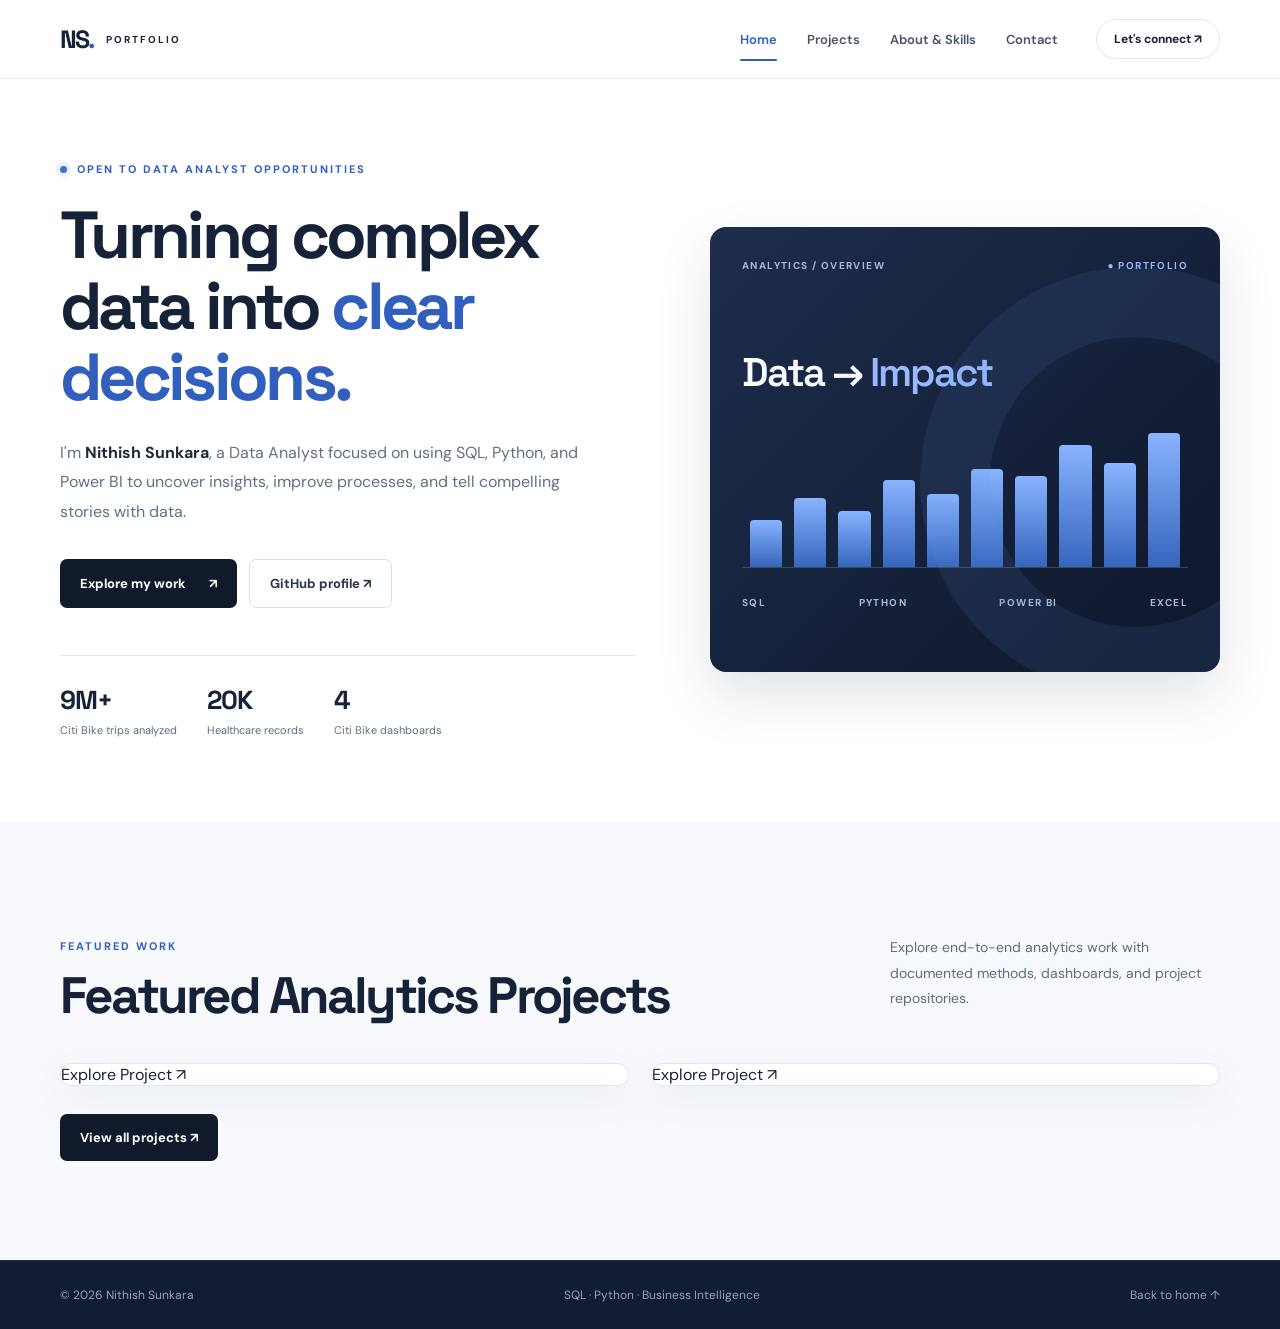
==== index.html @ 1f68dc40 "Add files via upload" ====
<!DOCTYPE html>

<html lang="en"><head><meta charset="utf-8"/><meta content="width=device-width,initial-scale=1" name="viewport"/><meta content="#111d35" name="theme-color"/><link href="styles.css" rel="stylesheet"/><meta content="Data Analyst portfolio showcasing analytical projects, SQL, Python, Power BI, and Excel." name="description"/><title>Data Analyst Portfolio | Nithish Sunkara</title><!-- Google Analytics 4 (free website traffic measurement) -->
<script async="" src="https://www.googletagmanager.com/gtag/js?id=G-QJ0G49DFYY"></script>
<script>
  window.dataLayer = window.dataLayer || [];
  function gtag(){dataLayer.push(arguments);}
  gtag('js', new Date());
  gtag('config', 'G-QJ0G49DFYY');
</script>
</head><body><a class="skip" href="#main">Skip to content</a><header class="header"><div class="container nav"><a aria-label="Home" class="wordmark" href="index.html"><span class="mark">NS<span>.</span></span><span>PORTFOLIO</span></a><nav aria-label="Main navigation"><a aria-current="page" class="active" href="index.html">Home</a><a href="projects.html">Projects</a><a href="about.html">About &amp; Skills</a><a href="contact.html">Contact</a></nav><a class="nav-cta" href="contact.html">Let's connect ↗</a></div></header><main id="main"><section class="hero container home-hero" id="home"><div class="hero-copy"><div class="eyebrow"><span class="status-dot"></span> OPEN TO DATA ANALYST OPPORTUNITIES</div><h1>Turning complex data into <em>clear decisions.</em></h1><p class="lead">I'm <strong>Nithish Sunkara</strong>, a Data Analyst focused on using SQL, Python, and Power BI to uncover insights, improve processes, and tell compelling stories with data.</p><div class="actions"><a class="btn primary" href="projects.html">Explore my work <span>↗</span></a><a class="btn secondary" href="https://github.com/Nithish-Sunkara" rel="noopener noreferrer" target="_blank">GitHub profile ↗</a></div><div class="hero-metrics"><div><b>9M+</b><span>Citi Bike trips analyzed</span></div><div><b>20K</b><span>Healthcare records</span></div><div><b>4</b><span>Citi Bike dashboards</span></div></div></div><div aria-label="Decorative data visualization" class="hero-art"><div class="art-top"><span>ANALYTICS / OVERVIEW</span><span class="online">● PORTFOLIO</span></div><div class="art-value">Data → <span>Impact</span></div><div aria-hidden="true" class="bars"><i style="--h:35%"></i><i style="--h:52%"></i><i style="--h:42%"></i><i style="--h:65%"></i><i style="--h:55%"></i><i style="--h:73%"></i><i style="--h:68%"></i><i style="--h:91%"></i><i style="--h:78%"></i><i style="--h:100%"></i></div><div class="art-bottom"><span>SQL</span><span>PYTHON</span><span>POWER BI</span><span>EXCEL</span></div></div></section><section class="section projects-bg"><div class="container"><div class="section-top"><div><p class="kicker">FEATURED WORK</p><h2>Featured Analytics Projects</h2></div><p>Explore end-to-end analytics work with documented methods, dashboards, and project repositories.</p></div><div class="featured-preview"><a href="projects.html#healthcare">Explore Project ↗</a><a href="projects.html#citibike">Explore Project ↗</a></div><p class="browse-all"><a class="btn primary" href="projects.html">View all projects ↗</a></p></div></section></main><footer><div class="container footer"><span>© <span id="year"></span> Nithish Sunkara</span><span>SQL · Python · Business Intelligence</span><a href="index.html">Back to home ↑</a></div></footer><script src="script.js"></script></body></html>
---- styles.css ----
@import url('https://fonts.googleapis.com/css2?family=DM+Sans:wght@400;500;600;700&family=Space+Grotesk:wght@400;500;600;700&display=swap');
:root{--ink:#101a2b;--muted:#637184;--blue:#6bd6c0;--dark:#0b1220;--line:#e2e8ef}*{box-sizing:border-box}html{scroll-behavior:smooth}body{margin:0;font-family:'DM Sans',Arial,sans-serif;color:var(--ink);background:#fff}a{color:inherit;text-decoration:none}button,a{outline-offset:4px}.container{width:min(1160px,calc(100% - 48px));margin:auto}.header{position:sticky;top:0;z-index:10;background:#fffefaed;backdrop-filter:blur(16px);border-bottom:1px solid #edf0f3}.nav{height:78px;display:flex;align-items:center;gap:38px}.wordmark{display:flex;align-items:center;gap:13px;font-size:10px;letter-spacing:2px;font-weight:700}.mark{font:700 25px 'Space Grotesk',sans-serif;letter-spacing:-2px}.mark span{color:#13b99d}nav{display:flex;gap:30px;margin-left:auto}nav a{font-size:13px;font-weight:600;color:#465368}nav a:hover,.project-link:hover{color:#079880}.nav-cta{font-size:12px;border:1px solid var(--line);border-radius:30px;padding:11px 17px;font-weight:700}.hero{padding:96px 0 105px;display:grid;grid-template-columns:1.06fr .94fr;gap:75px;align-items:center}.eyebrow,.kicker{font-size:11px;letter-spacing:2px;font-weight:700;color:#138e7f}.eyebrow{display:flex;align-items:center;gap:10px}.status-dot{width:7px;height:7px;border-radius:50%;background:#18ba9c;box-shadow:0 0 0 4px #ddf8f1}h1,h2,h3{font-family:'Space Grotesk',Arial,sans-serif;letter-spacing:-.055em}h1{font-size:clamp(48px,5.2vw,78px);line-height:1.07;margin:24px 0}h1 em,h2 span,.contact-section h2 em{font-style:normal;color:#14a88e}.lead{font-size:16px;line-height:1.85;color:#627084;max-width:540px}.lead strong{color:#1f2b3c}.actions{display:flex;gap:12px;margin-top:33px;flex-wrap:wrap}.btn{padding:15px 20px;border-radius:7px;font-size:13px;font-weight:700;display:inline-flex;align-items:center;gap:23px}.primary{background:#101a2b;color:white}.secondary{border:1px solid #d7e0e7;color:#26364a}.btn:hover{transform:translateY(-2px);transition:.2s}.hero-metrics{display:flex;gap:30px;border-top:1px solid var(--line);margin-top:47px;padding-top:27px}.hero-metrics div{display:flex;flex-direction:column;gap:6px}.hero-metrics b{font:700 26px 'Space Grotesk',sans-serif;letter-spacing:-1px}.hero-metrics span{font-size:11px;color:var(--muted)}.hero-art{height:445px;background:linear-gradient(135deg,#172c3b,#0b1422 70%);padding:32px;border-radius:16px;box-shadow:0 25px 65px #1a38562b;color:#e4f9f6;position:relative;overflow:hidden}.hero-art:after{content:'';position:absolute;width:290px;height:290px;right:-130px;top:40px;border-radius:50%;border:70px solid #28bca51a}.art-top,.art-bottom{display:flex;justify-content:space-between;font-size:10px;letter-spacing:1.4px;font-weight:700;color:#89a6b4}.online{color:#68dbc4}.art-value{font:600 40px 'Space Grotesk',sans-serif;letter-spacing:-2px;margin-top:75px}.art-value span{color:#74dfc7}.bars{display:flex;align-items:end;gap:12px;height:135px;margin-top:35px;border-bottom:1px solid #62798977;padding:0 8px}.bars i{width:100%;height:var(--h);background:linear-gradient(#79e1c9,#287d83);border-radius:4px 4px 0 0}.art-bottom{margin-top:28px}.section{padding:99px 0}.projects-bg{background:#f6f8fa}.section-top{display:flex;justify-content:space-between;gap:65px;align-items:end;margin-bottom:38px}.section-top>div{max-width:630px}.section-top>p{max-width:330px;color:var(--muted);font-size:14px;line-height:1.8}h2{font-size:clamp(36px,4vw,53px);line-height:1.13;margin:14px 0 0}.projects-grid{display:grid;grid-template-columns:repeat(2,minmax(0,1fr));gap:24px}.project{border:1px solid #e1e8eb;background:white;border-radius:13px;overflow:hidden}.project-image{height:265px;padding:23px;position:relative;overflow:hidden}.healthcare{background:#dcefed}.mock-head,.bike-top{display:flex;justify-content:space-between;font-size:10px;letter-spacing:1px;font-weight:700;color:#37675f}.mock-kpis{display:flex;gap:10px;margin:23px 0}.mock-kpis>div{flex:1;background:#fff;padding:14px 12px;border-radius:7px;box-shadow:0 2px 6px #143a3820}.mock-kpis small{display:block;color:#677e7b;font-size:8px;letter-spacing:.5px}.mock-kpis b{font:700 23px 'Space Grotesk';color:#1d3b3b}.mock-bars{height:87px;display:flex;align-items:end;gap:17px;padding:0 15px;border-bottom:1px solid #b7d0ca}.mock-bars i{background:#72bcb4;flex:1;border-radius:4px 4px 0 0}.mock-note{position:absolute;bottom:8px;right:14px;font-size:9px;color:#456a66}.bike{background:#132536;color:#fff}.bike-top{color:#9dbac4}.bike-number{font:700 93px 'Space Grotesk';letter-spacing:-7px;margin-top:9px;line-height:1}.bike-number span{color:#71dfc6}.bike-label{font-size:10px;letter-spacing:2px;color:#9dbac4}.bike svg{position:absolute;width:100%;bottom:3px;left:0;height:115px}.bike .mock-note{color:#c0d5d3}.project-content{padding:26px 28px 30px}.meta{display:flex;justify-content:space-between;gap:8px;color:#0c9a86;font-size:10px;font-weight:700;letter-spacing:1px}.meta span+span{color:#92a0ac}.project h3{font-size:27px;line-height:1.2;margin:18px 0 12px}.project p{font-size:14px;color:#607083;line-height:1.8;min-height:100px}.chips{display:flex;flex-wrap:wrap;gap:7px;margin:23px 0}.chips span{background:#edf3f4;color:#38505e;border-radius:4px;padding:7px 9px;font-size:11px;font-weight:700}.project-link,.coming{display:inline-block;font-size:13px;font-weight:700;padding-top:9px}.coming{color:#8895a3}.upcoming-visual{height:265px;background:#efebe7;padding:26px;position:relative;display:flex;flex-direction:column;justify-content:space-between;overflow:hidden}.work-badge{align-self:flex-start;padding:8px 10px;border-radius:4px;background:#fff;font-size:10px;letter-spacing:1px;font-weight:700;color:#8c6951}.upcoming-visual strong{font:700 49px/1.02 'Space Grotesk';letter-spacing:-3px;position:relative}.upcoming-visual strong em{font-style:normal;color:#b78761}.upcoming-visual>span:last-child{font-size:10px;font-weight:700;letter-spacing:1.5px;color:#96795f}.grid-dots{position:absolute;right:-20px;top:45px;width:240px;height:190px;background-image:radial-gradient(#c6ae99 2px,transparent 2px);background-size:18px 18px;opacity:.4}.about-grid{display:grid;grid-template-columns:1fr 1fr;gap:80px}.about-copy{padding-top:10px}.about-copy p{font-size:16px;color:#617083;line-height:1.9}.about-copy strong{color:#132535}.credentials{display:flex;gap:10px;flex-wrap:wrap;margin-top:23px}.credentials span{font-size:11px;font-weight:700;padding:11px 12px;background:#eef7f4;color:#247969;border-radius:4px}.skills-section{background:#f6f8fa}.skills-grid{display:grid;grid-template-columns:repeat(3,1fr);gap:18px;margin-top:40px}.skills-grid>div{background:white;border:1px solid #e5ecef;border-radius:9px;padding:27px}.skills-grid span{color:#10a68b;font-size:12px;font-weight:700}.skills-grid h3{font-size:23px;margin:26px 0 10px}.skills-grid p{color:#687789;font-size:14px;line-height:1.8}.contact-section{background:#0b1422;color:white;padding:90px 0;text-align:center}.contact-section .kicker{color:#7ce0c6}.contact-section h2{font-size:clamp(48px,6vw,78px);margin:15px 0}.contact-section p:not(.kicker){color:#b0bfca;line-height:1.7}.contact-section .actions{justify-content:center}.light{background:#77ddc3;color:#082820}.outline{color:white;border:1px solid #526070}footer{background:#0b1422;color:#92a3b4;border-top:1px solid #253340}.footer{display:flex;justify-content:space-between;gap:20px;padding:26px 0;font-size:12px}.skip{position:absolute;top:-100px;left:10px;background:white;padding:10px;z-index:100}.skip:focus{top:10px}@media(max-width:900px){.hero{grid-template-columns:1fr;gap:35px;padding:68px 0}.hero-art{height:340px}.art-value{margin-top:35px}.bars{height:90px}.section-top{display:block}.section-top>p{max-width:640px}.about-grid{gap:30px}}@media(max-width:620px){.container{width:min(100% - 32px,1160px)}.nav{height:66px;gap:10px;justify-content:space-between}.wordmark>span:last-child,.nav-cta{display:none}nav{gap:14px;margin:0}nav a{font-size:12px}h1{font-size:45px}.hero-metrics{gap:10px;justify-content:space-between}.hero-metrics b{font-size:21px}.hero-metrics span{font-size:10px}.section{padding:69px 0}.projects-grid,.about-grid,.skills-grid{grid-template-columns:1fr}.project-image{height:250px}.footer{flex-direction:column}.project p{min-height:auto}}

/* Automotive project illustrations: decorative, not data-derived charts */
.automotive-excel{background:linear-gradient(130deg,#e3f0e8,#c4dfce);color:#153b2c}.automotive-cognos{background:linear-gradient(135deg,#172c4e,#203d67);color:#f2f8ff}.auto-label{font-size:10px;letter-spacing:1.8px;font-weight:800;opacity:.8}.auto-main{font:700 clamp(35px,4vw,48px)/1.08 'Space Grotesk',Arial,sans-serif;letter-spacing:-2px;margin-top:32px;position:relative;z-index:1}.auto-main span{color:#368e65}.automotive-cognos .auto-main span{color:#8bddcc}.auto-caption{font-size:10px;letter-spacing:1px;margin-top:20px}.auto-chart{display:flex;align-items:end;gap:7px;height:105px;width:44%;position:absolute;right:24px;bottom:18px;opacity:.7}.auto-chart i{flex:1;background:#3a9d73;border-radius:3px 3px 0 0}.cognos-metrics{display:flex;gap:13px;margin-top:26px;flex-wrap:wrap}.cognos-metrics>div{padding:10px 13px;background:#ffffff1c;border:1px solid #ffffff2a;border-radius:7px;min-width:130px}.cognos-metrics small{font-size:9px;letter-spacing:1px;display:block;color:#c5d7ed;margin-bottom:8px}.cognos-metrics strong{font-size:12px}.automotive-excel .mock-note{color:#395c4e}.automotive-cognos .mock-note{color:#b9d5e4}

/* Expandable project case studies */
.case-study{margin-top:1.1rem;border-top:1px solid rgba(128,145,160,.27);padding-top:.9rem}
.case-study summary{cursor:pointer;display:flex;align-items:center;justify-content:space-between;gap:.5rem;font-weight:700;list-style:none;color:inherit}
.case-study summary::-webkit-details-marker{display:none}
.case-study summary span{font-size:1.35rem;color:#10b5a4}
.case-study[open] summary span{transform:rotate(45deg)}
.case-body{padding-top:.8rem;line-height:1.6}
.case-body h4{font-size:.9rem;margin:.95rem 0 .25rem;color:inherit}
.case-body p{margin:.2rem 0 .6rem}
.case-study summary:focus-visible{outline:2px solid #10b5a4;outline-offset:5px}

/* Real healthcare dashboard screenshots */
.actual-dashboard{padding:0;background:#e9edf3;position:relative}
.actual-dashboard img{display:block;width:100%;height:100%;object-fit:contain;object-position:center;background:#f4f6f8}
.dashboard-label{position:absolute;left:12px;bottom:11px;font-size:9px;font-weight:800;letter-spacing:.12em;border-radius:5px;background:rgba(13,23,43,.91);color:white;padding:8px 10px}
.dashboard-gallery{display:grid;grid-template-columns:1fr;gap:16px;margin-top:12px}
.dashboard-gallery figure{margin:0;border:1px solid #dae4e8;overflow:hidden;border-radius:9px;background:#f6f8fa}
.dashboard-gallery a{display:block}
.dashboard-gallery img{display:block;width:100%;height:auto}
.dashboard-gallery figcaption{font-size:12px;font-weight:700;color:#516579;padding:9px 11px}

/* 2026 professional refresh: restrained midnight navy, cobalt and neutral slate. */
:root{--ink:#162238;--muted:#5d6c80;--blue:#315fbd;--dark:#111d35;--line:#e0e5ee}
body{background:#fff;color:var(--ink)}
.header{background:#ffffffee;border-bottom:1px solid #e5eaf2}
.mark span,.nav a:hover,.project-link:hover{color:#315fbd}
.eyebrow,.kicker,.meta{color:#315fbd}
.status-dot{background:#416ed0;box-shadow:0 0 0 4px #eaf0ff}
h1 em,h2 span,.contact-section h2 em{color:#315fbd}
.hero-art{background:linear-gradient(135deg,#1d2d4c 0%,#101a2f 88%);color:#f7faff;box-shadow:0 24px 55px #19294520}
.hero-art:after{border-color:#6697e31a}
.art-top,.art-bottom{color:#a9bcd7}
.online,.art-value span{color:#98b9ff}
.bars i{background:linear-gradient(180deg,#88b3ff 0%,#3566bd 100%)}
.projects-bg,.skills-section{background:#f7f9fc}
.project{border-color:#e3e8f1;box-shadow:0 3px 14px #192a4008}
.chips span{background:#f0f4fa;color:#3e536f}
.credentials span{background:#edf3ff;color:#315fbd}
.case-study summary span{color:#315fbd}
.case-study summary:focus-visible{outline-color:#315fbd}
.contact-section,footer{background:#111d35}
.contact-section .kicker{color:#b2c9ff}
.contact-section h2 em{color:#a7c2ff}
.light{background:#e9f0ff;color:#183d80}
.outline{border-color:#61738e}
.skills-grid{display:grid;grid-template-columns:repeat(2,minmax(0,1fr));gap:16px;margin-top:34px}
.skills-grid .skill-card{background:#fff;border:1px solid #e1e7f0;border-radius:12px;padding:24px 26px;box-shadow:0 2px 10px #1b2e4a08}
.skill-heading{display:flex;align-items:center;gap:12px;margin-bottom:22px}
.skill-icon{height:35px;width:35px;border-radius:9px;display:grid;place-items:center;background:#eff3fa;color:#355eb0;font-size:21px;font-weight:500}
.skills-grid .skill-heading h3{margin:0;font-size:20px;letter-spacing:-.04em}
.skill-tags{display:flex;align-items:center;flex-wrap:wrap;gap:9px}
.skills-grid .skill-tags span{font-size:12px;color:#334662;background:#f3f6fa;border:1px solid #e9edf5;border-radius:6px;font-weight:600;padding:8px 11px;white-space:nowrap}
@media(max-width:620px){.skills-grid{grid-template-columns:1fr}.skills-grid .skill-card{padding:22px}.skill-heading{margin-bottom:16px}.hero-art{height:340px}}

/* Multi-page navigation and premium design refinements */
nav a.active,nav a[aria-current="page"]{color:#315fbd;position:relative}
nav a.active::after{content:"";position:absolute;bottom:-13px;left:0;right:0;height:2px;background:#315fbd;border-radius:2px}
.page-intro{padding:82px 0 68px;background:linear-gradient(115deg,#f5f8fd,#fff);border-bottom:1px solid #e6edf6}
.page-intro .kicker{margin:0 0 12px}.page-intro h1{font-size:clamp(43px,5vw,68px);margin:0 0 18px;letter-spacing:-.055em}
.page-intro h1 em{color:#315fbd;font-style:normal}.page-intro p:not(.kicker){font-size:17px;line-height:1.75;color:#637184;max-width:710px;margin:0}
.featured-preview{display:grid;grid-template-columns:repeat(2,minmax(0,1fr));gap:22px}
.featured-preview a{display:block;background:white;border:1px solid #e1e7f0;border-radius:14px;overflow:hidden;box-shadow:0 12px 36px #182b4410;transition:transform .2s ease,box-shadow .2s ease}
.featured-preview a:hover{transform:translateY(-4px);box-shadow:0 18px 45px #182b4420}
.featured-preview img{width:100%;height:255px;display:block;object-fit:contain;background:#eff3f8}
.featured-preview a>div{padding:22px 26px 26px}.featured-preview a span{font-weight:700;letter-spacing:1.1px;font-size:10px;color:#315fbd}
.featured-preview h3{font-size:24px;line-height:1.24;letter-spacing:-.04em;margin:11px 0}.featured-preview p{color:#607083;font-size:14px}.featured-preview strong{font-size:13px;color:#244eac}
.browse-all{margin:28px 0 0}.home-hero{padding-top:83px;padding-bottom:85px}
.contact-page{min-height:380px;display:flex;align-items:center}.contact-page .kicker{color:#b2c9ff}
#all-projects{scroll-margin-top:90px}article.project{scroll-margin-top:100px}
@media(max-width:800px){.featured-preview{grid-template-columns:1fr}.featured-preview img{height:235px}}
@media(max-width:620px){.page-intro{padding:54px 0 44px}.nav{gap:7px}.nav nav{gap:10px}.nav nav a{font-size:11px}.featured-preview img{height:195px}}

/* Clean portfolio refresh: compact editorial About section */
.about-grid-clean{display:block;max-width:980px;margin-left:auto;margin-right:auto}
.about-grid-clean .about-copy{max-width:850px;margin:0 auto}
.about-grid-clean .about-copy p{max-width:850px}
.contact-page .contact-inner>p{max-width:670px;margin-left:auto;margin-right:auto}
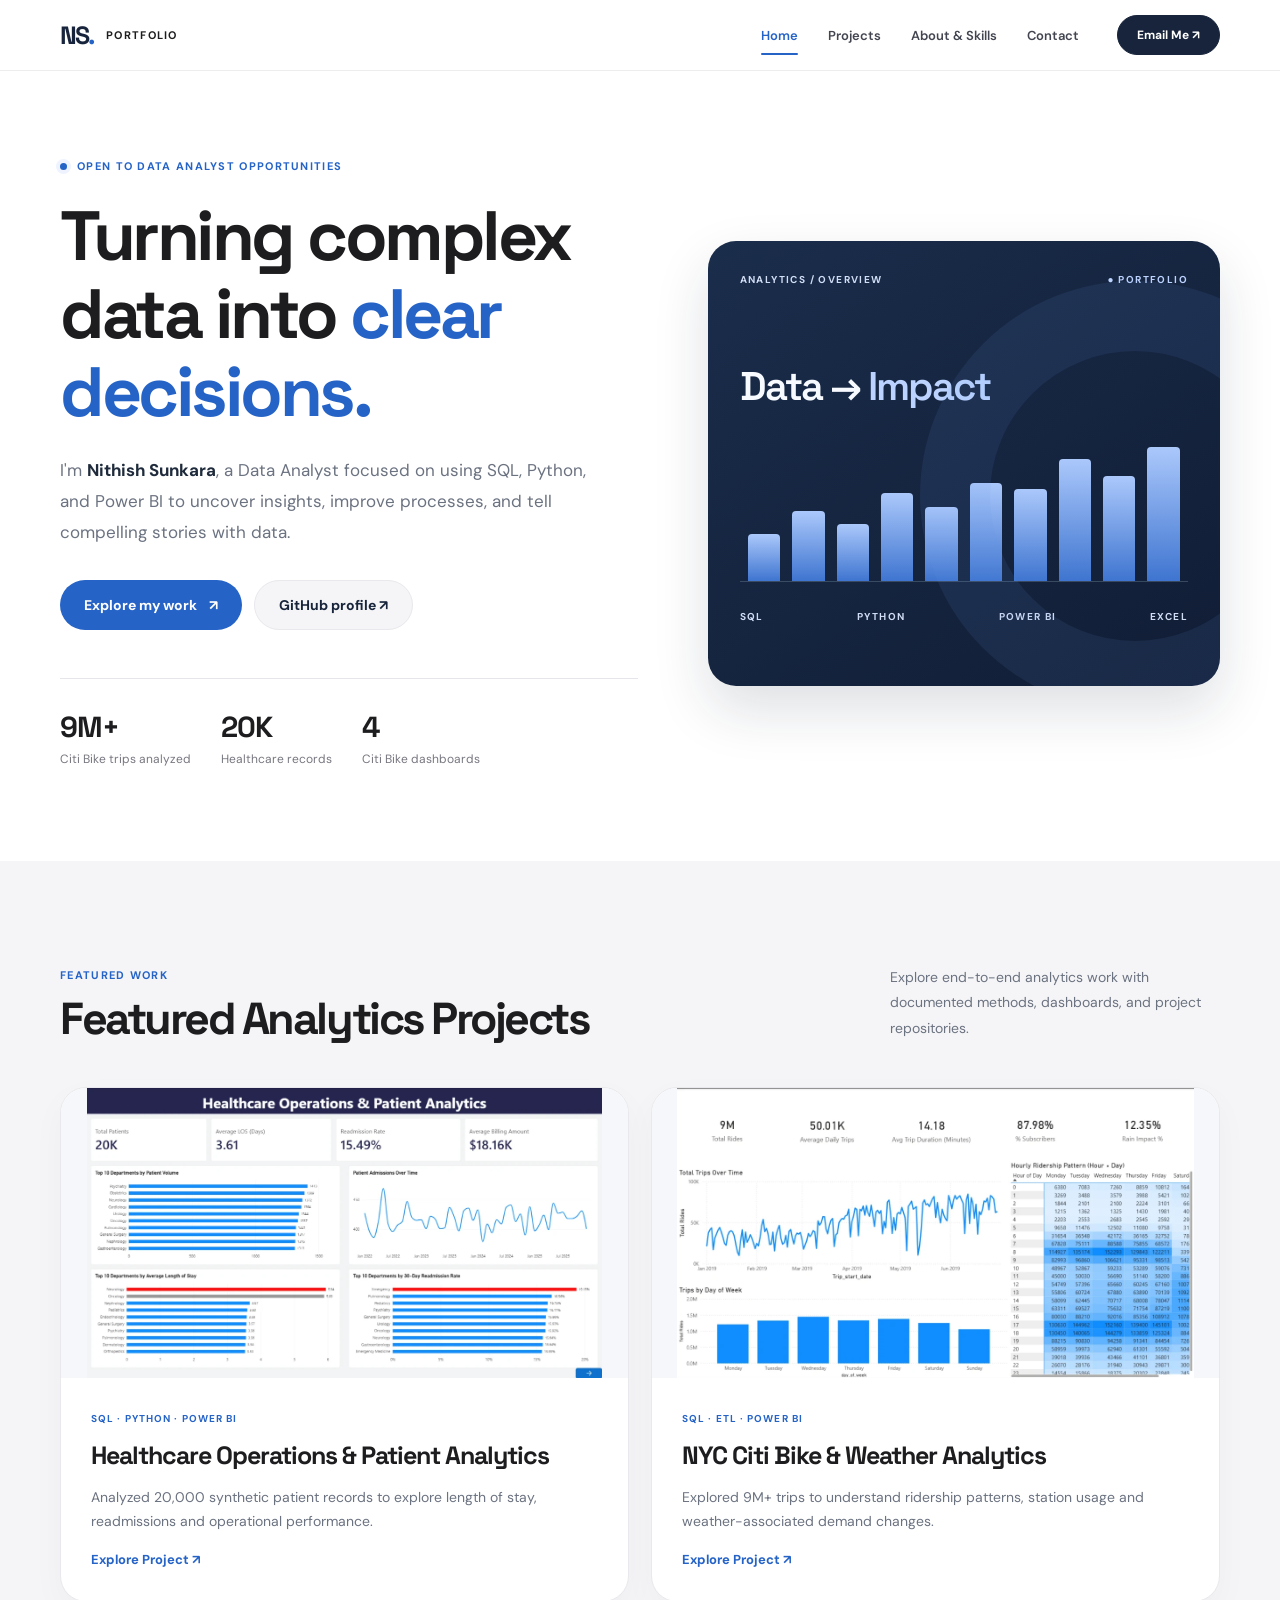
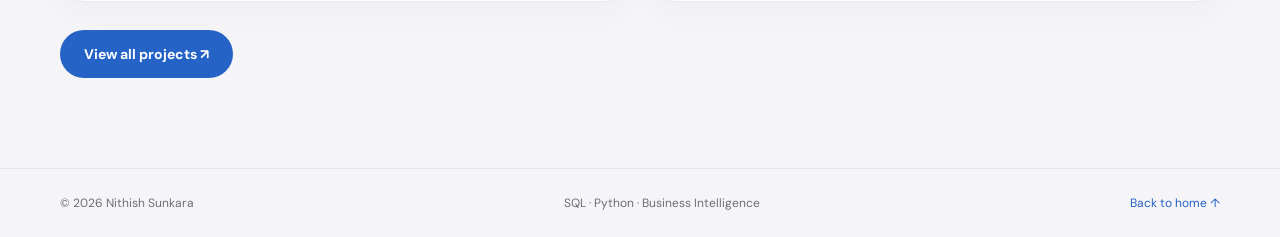
==== commit 3284effa: "Add files via upload" ====
--- a/index.html
+++ b/index.html
@@ -8,4 +8,12 @@
   gtag('js', new Date());
   gtag('config', 'G-QJ0G49DFYY');
 </script>
-</head><body><a class="skip" href="#main">Skip to content</a><header class="header"><div class="container nav"><a aria-label="Home" class="wordmark" href="index.html"><span class="mark">NS<span>.</span></span><span>PORTFOLIO</span></a><nav aria-label="Main navigation"><a aria-current="page" class="active" href="index.html">Home</a><a href="projects.html">Projects</a><a href="about.html">About &amp; Skills</a><a href="contact.html">Contact</a></nav><a class="nav-cta" href="contact.html">Let's connect ↗</a></div></header><main id="main"><section class="hero container home-hero" id="home"><div class="hero-copy"><div class="eyebrow"><span class="status-dot"></span> OPEN TO DATA ANALYST OPPORTUNITIES</div><h1>Turning complex data into <em>clear decisions.</em></h1><p class="lead">I'm <strong>Nithish Sunkara</strong>, a Data Analyst focused on using SQL, Python, and Power BI to uncover insights, improve processes, and tell compelling stories with data.</p><div class="actions"><a class="btn primary" href="projects.html">Explore my work <span>↗</span></a><a class="btn secondary" href="https://github.com/Nithish-Sunkara" rel="noopener noreferrer" target="_blank">GitHub profile ↗</a></div><div class="hero-metrics"><div><b>9M+</b><span>Citi Bike trips analyzed</span></div><div><b>20K</b><span>Healthcare records</span></div><div><b>4</b><span>Citi Bike dashboards</span></div></div></div><div aria-label="Decorative data visualization" class="hero-art"><div class="art-top"><span>ANALYTICS / OVERVIEW</span><span class="online">● PORTFOLIO</span></div><div class="art-value">Data → <span>Impact</span></div><div aria-hidden="true" class="bars"><i style="--h:35%"></i><i style="--h:52%"></i><i style="--h:42%"></i><i style="--h:65%"></i><i style="--h:55%"></i><i style="--h:73%"></i><i style="--h:68%"></i><i style="--h:91%"></i><i style="--h:78%"></i><i style="--h:100%"></i></div><div class="art-bottom"><span>SQL</span><span>PYTHON</span><span>POWER BI</span><span>EXCEL</span></div></div></section><section class="section projects-bg"><div class="container"><div class="section-top"><div><p class="kicker">FEATURED WORK</p><h2>Featured Analytics Projects</h2></div><p>Explore end-to-end analytics work with documented methods, dashboards, and project repositories.</p></div><div class="featured-preview"><a href="projects.html#healthcare">Explore Project ↗</a><a href="projects.html#citibike">Explore Project ↗</a></div><p class="browse-all"><a class="btn primary" href="projects.html">View all projects ↗</a></p></div></section></main><footer><div class="container footer"><span>© <span id="year"></span> Nithish Sunkara</span><span>SQL · Python · Business Intelligence</span><a href="index.html">Back to home ↑</a></div></footer><script src="script.js"></script></body></html>+</head><body><a class="skip" href="#main">Skip to content</a><header class="header"><div class="container nav"><a aria-label="Home" class="wordmark" href="index.html"><span class="mark">NS<span>.</span></span><span>PORTFOLIO</span></a><nav aria-label="Main navigation"><a aria-current="page" class="active" href="index.html">Home</a><a href="projects.html">Projects</a><a href="about.html">About &amp; Skills</a><a href="contact.html">Contact</a></nav><a class="nav-cta" href="mailto:andy191@gmail.com">Email Me ↗</a></div></header><main id="main"><section class="hero container home-hero" id="home"><div class="hero-copy"><div class="eyebrow"><span class="status-dot"></span> OPEN TO DATA ANALYST OPPORTUNITIES</div><h1>Turning complex data into <em>clear decisions.</em></h1><p class="lead">I'm <strong>Nithish Sunkara</strong>, a Data Analyst focused on using SQL, Python, and Power BI to uncover insights, improve processes, and tell compelling stories with data.</p><div class="actions"><a class="btn primary" href="projects.html">Explore my work <span>↗</span></a><a class="btn secondary" href="https://github.com/Nithish-Sunkara" rel="noopener noreferrer" target="_blank">GitHub profile ↗</a></div><div class="hero-metrics"><div><b>9M+</b><span>Citi Bike trips analyzed</span></div><div><b>20K</b><span>Healthcare records</span></div><div><b>4</b><span>Citi Bike dashboards</span></div></div></div><div aria-label="Decorative data visualization" class="hero-art"><div class="art-top"><span>ANALYTICS / OVERVIEW</span><span class="online">● PORTFOLIO</span></div><div class="art-value">Data → <span>Impact</span></div><div aria-hidden="true" class="bars"><i style="--h:35%"></i><i style="--h:52%"></i><i style="--h:42%"></i><i style="--h:65%"></i><i style="--h:55%"></i><i style="--h:73%"></i><i style="--h:68%"></i><i style="--h:91%"></i><i style="--h:78%"></i><i style="--h:100%"></i></div><div class="art-bottom"><span>SQL</span><span>PYTHON</span><span>POWER BI</span><span>EXCEL</span></div></div></section><section class="section projects-bg"><div class="container"><div class="section-top"><div><p class="kicker">FEATURED WORK</p><h2>Featured Analytics Projects</h2></div><p>Explore end-to-end analytics work with documented methods, dashboards, and project repositories.</p></div><div class="featured-preview">
+<a aria-label="Explore Healthcare Operations and Patient Analytics project" class="featured-card" href="projects.html#healthcare">
+<img alt="Healthcare Operations Power BI dashboard with patient volume, average length of stay and readmission metrics" loading="lazy" src="assets/healthcare/executive-overview.webp"/>
+<div><span>SQL · PYTHON · POWER BI</span><h3>Healthcare Operations &amp; Patient Analytics</h3><p>Analyzed 20,000 synthetic patient records to explore length of stay, readmissions and operational performance.</p><strong>Explore Project ↗</strong></div>
+</a>
+<a aria-label="Explore NYC Citi Bike and Weather Analytics project" class="featured-card" href="projects.html#citibike">
+<img alt="NYC Citi Bike Power BI dashboard showing total trips, average daily ridership and trip trends" loading="lazy" src="assets/citibike/ridership-overview.webp"/>
+<div><span>SQL · ETL · POWER BI</span><h3>NYC Citi Bike &amp; Weather Analytics</h3><p>Explored 9M+ trips to understand ridership patterns, station usage and weather-associated demand changes.</p><strong>Explore Project ↗</strong></div>
+</a></div><p class="browse-all"><a class="btn primary" href="projects.html">View all projects ↗</a></p></div></section></main><footer><div class="container footer"><span>© <span id="year"></span> Nithish Sunkara</span><span>SQL · Python · Business Intelligence</span><a href="index.html">Back to home ↑</a></div></footer><script src="script.js"></script></body></html>
--- a/styles.css
+++ b/styles.css
@@ -81,3 +81,70 @@
 .about-grid-clean .about-copy{max-width:850px;margin:0 auto}
 .about-grid-clean .about-copy p{max-width:850px}
 .contact-page .contact-inner>p{max-width:670px;margin-left:auto;margin-right:auto}
+
+
+/* APPLE-INSPIRED REFINEMENT · consistent design, no content changes */
+:root{--ink:#1d1d1f;--muted:#6b7280;--blue:#2563c7;--dark:#17243b;--line:#e5e5ea}
+html{scroll-behavior:smooth}
+body{font-family:'DM Sans',-apple-system,BlinkMacSystemFont,'Segoe UI',Arial,sans-serif;color:#1d1d1f;background:#fff;-webkit-font-smoothing:antialiased}
+h1,h2,h3,h4{font-family:'Space Grotesk',-apple-system,BlinkMacSystemFont,'Segoe UI',Arial,sans-serif;letter-spacing:-.05em}
+a:focus-visible,button:focus-visible,summary:focus-visible{outline:3px solid #2563c7;outline-offset:4px}
+.header{background:rgba(255,255,255,.94);border-color:#ededf0;box-shadow:none;backdrop-filter:blur(18px)}
+.nav{height:70px}.wordmark{font-size:11px;letter-spacing:1.3px}.mark{color:#17243b}.mark span{color:#2563c7}
+nav a{color:#424550;font-size:13px;font-weight:600}nav a:hover,nav a.active,nav a[aria-current="page"]{color:#2563c7}
+nav a.active::after{height:2px;background:#2563c7;bottom:-11px}.nav-cta{background:#17243b;border-color:#17243b;color:white;border-radius:100px;padding:11px 19px;white-space:nowrap}
+.nav-cta:hover{background:#2563c7;border-color:#2563c7}
+.hero.home-hero{padding-top:88px;padding-bottom:94px;gap:70px}.hero h1{font-size:clamp(45px,5.45vw,76px);line-height:1.12;color:#1d1d1f}.hero h1 em{color:#2563c7;font-style:normal}
+.eyebrow,.kicker,.meta{color:#2563c7;letter-spacing:1.3px}.status-dot{background:#2563c7;box-shadow:0 0 0 4px #eef3ff}
+.lead,.page-intro p:not(.kicker){color:#6b7280;font-size:17px;line-height:1.8}
+.actions{gap:12px}.btn{border-radius:999px;padding:15px 24px;gap:12px;font-size:14px;transition:transform .2s,background .2s,box-shadow .2s}
+.btn.primary{background:#2563c7;color:#fff}.btn.primary:hover{background:#1f54ad;box-shadow:0 8px 24px #2563c72b}.btn.secondary{background:#f5f5f7;border:1px solid #e8e8ed;color:#17243b}
+.hero-metrics{border-color:#e5e5ea;margin-top:48px;padding-top:29px}.hero-metrics b{color:#1d1d1f;font-size:29px}.hero-metrics span{color:#777780;font-size:12px}
+.hero-art{border-radius:28px;background:linear-gradient(145deg,#1a2d4b,#111d35);box-shadow:0 24px 55px #17243b24}.hero-art .bars i{background:linear-gradient(#abc8fb,#3f75d0)}
+.hero-art .art-top,.hero-art .art-bottom{color:#d1ddf4}.hero-art .online,.hero-art .art-value span{color:#bcd3ff}
+.section{padding:90px 0}.projects-bg,.skills-section{background:#f5f5f7}
+.section-top{margin-bottom:32px}.section-top h2,.skills-section h2{font-size:clamp(32px,3.5vw,48px);line-height:1.16;color:#1d1d1f;letter-spacing:-.055em;margin:10px 0}
+.section-top>p{color:#6b7280;line-height:1.8}
+.featured-preview{gap:22px}.featured-preview a{border:1px solid #e9e9ed;border-radius:26px;background:#fff;box-shadow:0 12px 35px #1a234108;overflow:hidden}
+.featured-preview a:hover{transform:translateY(-3px);box-shadow:0 20px 46px #1a234116}
+.featured-preview img{height:290px;background:#f6f7fa;object-fit:contain}.featured-preview a>div{padding:28px 30px 32px}
+.featured-preview a span{color:#2563c7}.featured-preview h3{font-size:25px;color:#1d1d1f;margin-top:13px}.featured-preview p{font-size:14px;line-height:1.75;color:#6b7280}.featured-preview strong{color:#2563c7}
+.page-intro{background:#f5f5f7;border-bottom:1px solid #e9e9ed;padding:73px 0 65px}.page-intro h1{color:#1d1d1f;font-size:clamp(43px,5vw,69px)}
+.projects-grid{gap:26px}.project{border:1px solid #e9e9ed;border-radius:26px;overflow:hidden;background:white;box-shadow:0 12px 38px #18243d08}
+.project-image{background:#f5f5f7}.actual-dashboard,.actual-dashboard img{background:#f5f5f7}.project-content{padding:28px 30px}
+.project h3{color:#1d1d1f;line-height:1.22}.project-content>p{color:#6b7280;line-height:1.78}
+.dashboard-label{background:#17243be8;border-radius:10px;padding:8px 12px}
+.chips span,.skill-tags span{border-radius:999px!important;background:#f5f5f7!important;color:#3e4655!important;border:1px solid #e9e9ef!important}
+.project-link{color:#2563c7}.case-study{border-color:#e9e9ee}.case-study summary{color:#1d1d1f}.case-study summary span{color:#2563c7}
+.case-body h4{color:#17243b}.case-body p{color:#5d6775}.dashboard-gallery figure{border-radius:18px;border-color:#e9e9ed}.dashboard-gallery figcaption{color:#4b5563;background:#fff}
+.about-section{background:#fff}.about-grid-clean{max-width:1040px}.about-grid-clean .about-copy{max-width:930px}
+.about-copy p{font-size:16px;line-height:1.95;color:#505965;margin:0 0 23px}.about-copy strong{color:#1d1d1f}
+.credentials{margin-top:30px}.credentials span{border-radius:999px;background:#f5f5f7;color:#17243b;border:1px solid #e9e9ed;padding:11px 16px}
+.skills-grid{gap:20px;margin-top:38px}.skills-grid .skill-card{border:1px solid #e7e7ec;border-radius:24px;padding:32px;box-shadow:0 10px 34px #14203906;background:#fff}
+.skill-icon{background:#eef3fb;color:#2563c7;border-radius:14px;width:42px;height:42px}.skills-grid .skill-heading h3{color:#1d1d1f;font-size:22px}
+.skills-grid .skill-tags span{padding:9px 13px;font-size:12px}.skills-section h2{margin-bottom:18px}
+footer{background:#f5f5f7;border-top:1px solid #e5e5ea;color:#6e6e73}.footer a{color:#2563c7}
+/* Restyle existing Contact page without altering its words or destinations. */
+.contact-stage{background:#f5f5f7!important;padding:clamp(58px,8vw,104px) 0!important;min-height:calc(100vh - 155px)!important}
+.contact-shell{grid-template-columns:1fr 1fr!important;gap:22px!important;background:transparent!important;border:0!important;border-radius:0!important;box-shadow:none!important;overflow:visible!important}
+.contact-intro,.contact-options{background:#fff!important;border:1px solid #e7e7ec!important;border-radius:28px!important;color:#1d1d1f!important;box-shadow:0 12px 34px #17243b08!important;padding:clamp(30px,4vw,56px)!important}
+.contact-intro{min-height:480px!important}
+.contact-eyebrow{color:#2563c7!important;letter-spacing:.12em!important}
+.contact-intro h1{color:#1d1d1f!important;font-size:clamp(40px,5vw,64px)!important}
+.contact-intro h1 span{color:#2563c7!important}
+.contact-intro .intro-text{color:#6b7280!important;font-size:17px!important;line-height:1.85!important}
+.contact-footnote{color:#667180!important;border-color:#e5e5ea!important}
+.contact-options h2{color:#1d1d1f!important;font-size:31px!important}
+.contact-options .options-note{color:#6b7280!important}
+.contact-method{background:#f8f8fa!important;border:1px solid #ebebf0!important;border-radius:18px!important;padding:20px!important;color:#1d1d1f!important}
+.contact-method:hover{background:#eef3fc!important;border-color:#cddbf3!important}
+.contact-method.primary{background:#17243b!important;color:#fff!important;border-color:#17243b!important}
+.contact-method.primary:hover{background:#2563c7!important;border-color:#2563c7!important}
+.contact-method .method-icon{background:#fff!important;color:#2563c7!important;border-radius:14px!important}
+.contact-method.primary .method-icon{background:#ffffff24!important;color:#fff!important}
+.contact-method small{color:#6b7280!important}.contact-method.primary small{color:#d2deef!important}
+.contact-method .method-arrow{color:#2563c7!important}.contact-method.primary .method-arrow{color:#fff!important}
+.contact-other{border-color:#e8e8ed!important;color:#6b7280!important}.contact-other a{color:#2563c7!important}
+@media(max-width:900px){.hero.home-hero{gap:36px;padding-top:70px}.contact-shell{grid-template-columns:1fr!important}.contact-intro{min-height:0!important}.contact-options{min-height:0!important}}
+@media(max-width:620px){.container{width:min(100% - 32px,1160px)}.header .nav{height:67px}.nav-cta{display:none}.hero h1{font-size:clamp(40px,10vw,56px)}.section{padding:65px 0}.featured-preview img{height:210px}.featured-preview a>div{padding:23px}.project-content{padding:24px 22px}.skills-grid{grid-template-columns:1fr}.skills-grid .skill-card{padding:25px}.contact-intro,.contact-options{padding:28px 24px!important;border-radius:22px!important}.contact-stage{padding:36px 0 70px!important}}
+@media(prefers-reduced-motion:reduce){html{scroll-behavior:auto}*,*::before,*::after{transition:none!important;animation:none!important}}
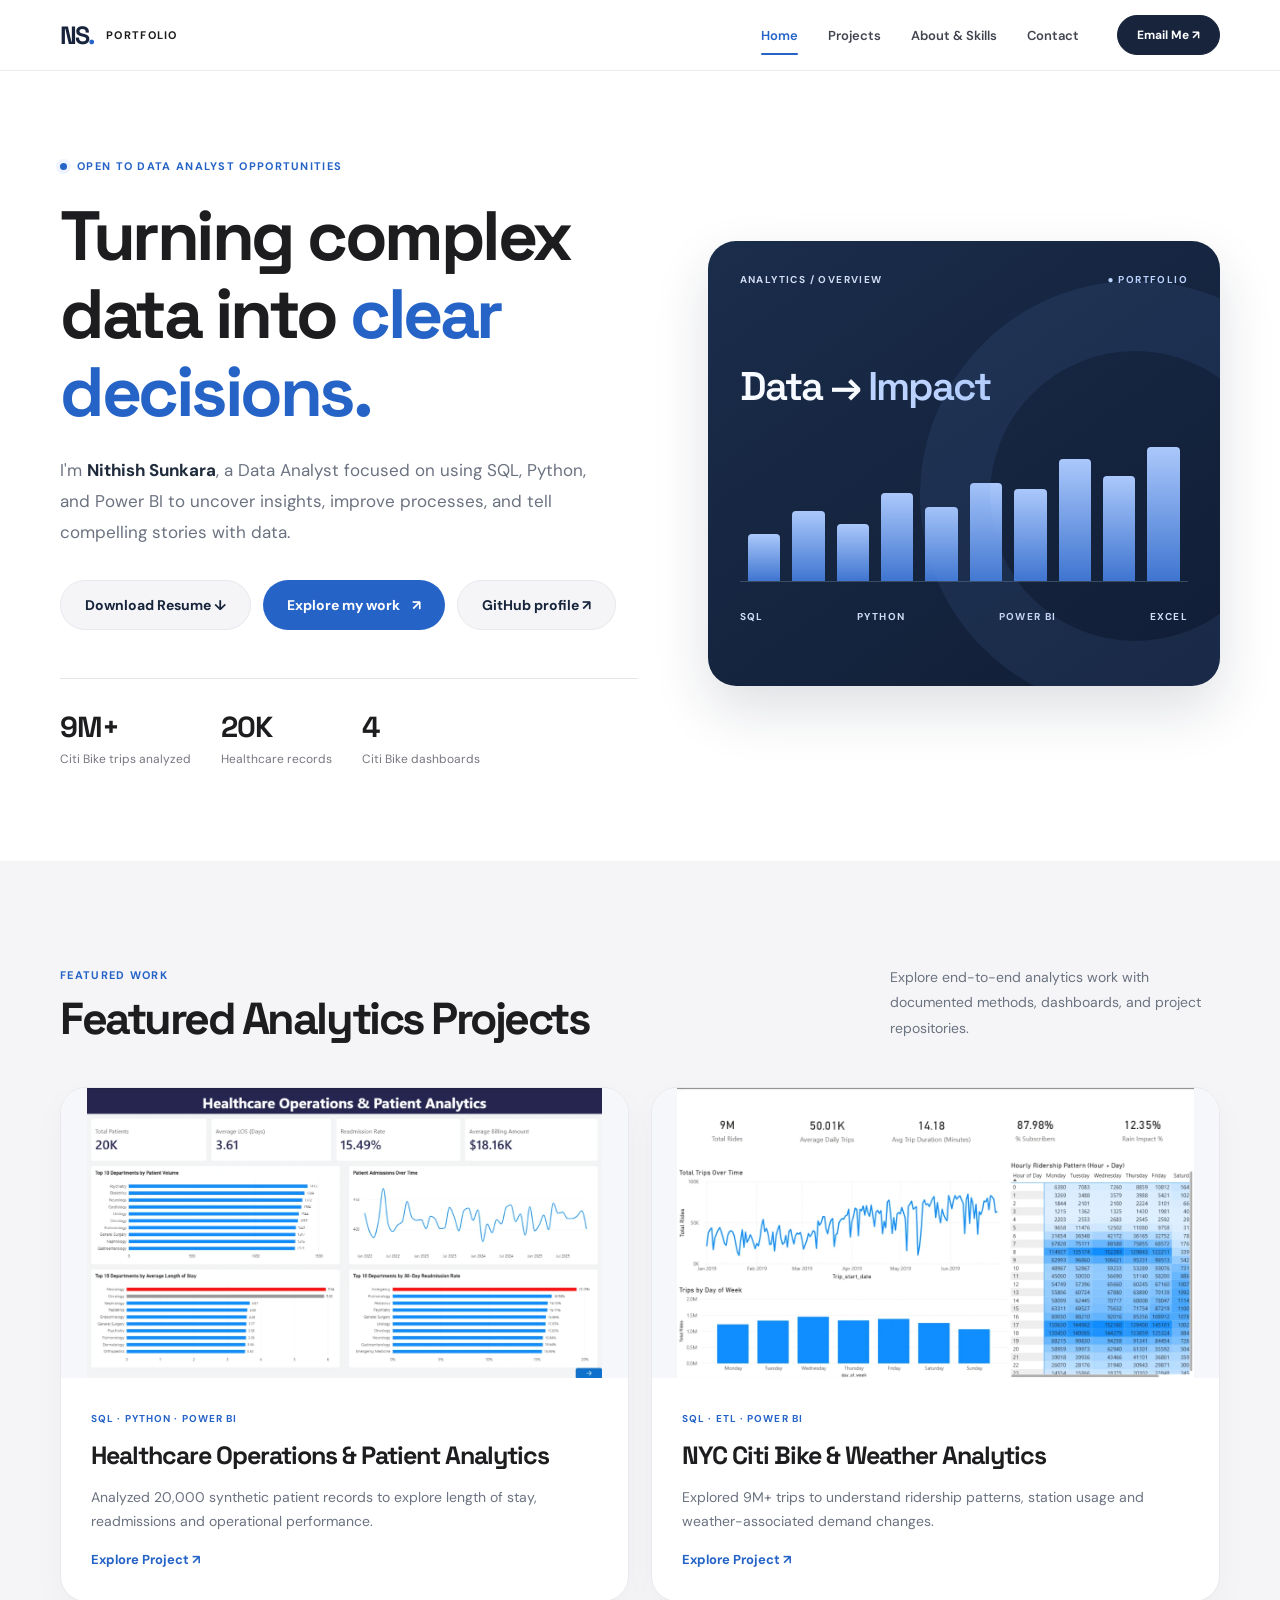
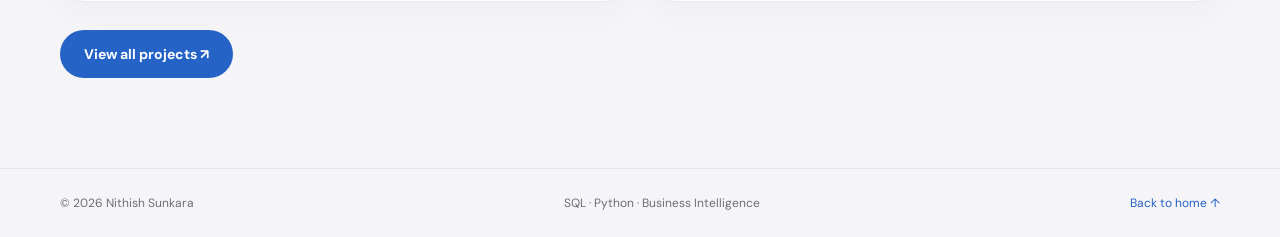
==== commit 3323b5a1: "Add resume download link to index.html Added a link to download the resume in the hero section." ====
--- a/index.html
+++ b/index.html
@@ -8,7 +8,16 @@
   gtag('js', new Date());
   gtag('config', 'G-QJ0G49DFYY');
 </script>
-</head><body><a class="skip" href="#main">Skip to content</a><header class="header"><div class="container nav"><a aria-label="Home" class="wordmark" href="index.html"><span class="mark">NS<span>.</span></span><span>PORTFOLIO</span></a><nav aria-label="Main navigation"><a aria-current="page" class="active" href="index.html">Home</a><a href="projects.html">Projects</a><a href="about.html">About &amp; Skills</a><a href="contact.html">Contact</a></nav><a class="nav-cta" href="mailto:andy191@gmail.com">Email Me ↗</a></div></header><main id="main"><section class="hero container home-hero" id="home"><div class="hero-copy"><div class="eyebrow"><span class="status-dot"></span> OPEN TO DATA ANALYST OPPORTUNITIES</div><h1>Turning complex data into <em>clear decisions.</em></h1><p class="lead">I'm <strong>Nithish Sunkara</strong>, a Data Analyst focused on using SQL, Python, and Power BI to uncover insights, improve processes, and tell compelling stories with data.</p><div class="actions"><a class="btn primary" href="projects.html">Explore my work <span>↗</span></a><a class="btn secondary" href="https://github.com/Nithish-Sunkara" rel="noopener noreferrer" target="_blank">GitHub profile ↗</a></div><div class="hero-metrics"><div><b>9M+</b><span>Citi Bike trips analyzed</span></div><div><b>20K</b><span>Healthcare records</span></div><div><b>4</b><span>Citi Bike dashboards</span></div></div></div><div aria-label="Decorative data visualization" class="hero-art"><div class="art-top"><span>ANALYTICS / OVERVIEW</span><span class="online">● PORTFOLIO</span></div><div class="art-value">Data → <span>Impact</span></div><div aria-hidden="true" class="bars"><i style="--h:35%"></i><i style="--h:52%"></i><i style="--h:42%"></i><i style="--h:65%"></i><i style="--h:55%"></i><i style="--h:73%"></i><i style="--h:68%"></i><i style="--h:91%"></i><i style="--h:78%"></i><i style="--h:100%"></i></div><div class="art-bottom"><span>SQL</span><span>PYTHON</span><span>POWER BI</span><span>EXCEL</span></div></div></section><section class="section projects-bg"><div class="container"><div class="section-top"><div><p class="kicker">FEATURED WORK</p><h2>Featured Analytics Projects</h2></div><p>Explore end-to-end analytics work with documented methods, dashboards, and project repositories.</p></div><div class="featured-preview">
+</head><body><a class="skip" href="#main">Skip to content</a><header class="header"><div class="container nav"><a aria-label="Home" class="wordmark" href="index.html"><span class="mark">NS<span>.</span></span><span>PORTFOLIO</span></a><nav aria-label="Main navigation"><a aria-current="page" class="active" href="index.html">Home</a><a href="projects.html">Projects</a><a href="about.html">About &amp; Skills</a><a href="contact.html">Contact</a></nav><a class="nav-cta" href="mailto:nithishsunkara.ns@gmail.com">Email Me ↗</a></div></header><main id="main"><section class="hero container home-hero" id="home"><div class="hero-copy"><div class="eyebrow"><span class="status-dot"></span> OPEN TO DATA ANALYST OPPORTUNITIES</div><h1>Turning complex data into <em>clear decisions.</em></h1><p class="lead">I'm <strong>Nithish Sunkara</strong>, a Data Analyst focused on using SQL, Python, and Power BI to uncover insights, improve processes, and tell compelling stories with data.</p><div class="actions">
+<a
+  class="btn secondary"
+  href="assets/resume/Nithish_Sunkara_Data_Analyst_Resume.pdf"
+  download="Nithish_Sunkara_Data_Analyst_Resume.pdf"
+  type="application/pdf"
+>
+  Download Resume ↓
+</a>
+<a class="btn primary" href="projects.html">Explore my work <span>↗</span></a><a class="btn secondary" href="https://github.com/Nithish-Sunkara" rel="noopener noreferrer" target="_blank">GitHub profile ↗</a></div><div class="hero-metrics"><div><b>9M+</b><span>Citi Bike trips analyzed</span></div><div><b>20K</b><span>Healthcare records</span></div><div><b>4</b><span>Citi Bike dashboards</span></div></div></div><div aria-label="Decorative data visualization" class="hero-art"><div class="art-top"><span>ANALYTICS / OVERVIEW</span><span class="online">● PORTFOLIO</span></div><div class="art-value">Data → <span>Impact</span></div><div aria-hidden="true" class="bars"><i style="--h:35%"></i><i style="--h:52%"></i><i style="--h:42%"></i><i style="--h:65%"></i><i style="--h:55%"></i><i style="--h:73%"></i><i style="--h:68%"></i><i style="--h:91%"></i><i style="--h:78%"></i><i style="--h:100%"></i></div><div class="art-bottom"><span>SQL</span><span>PYTHON</span><span>POWER BI</span><span>EXCEL</span></div></div></section><section class="section projects-bg"><div class="container"><div class="section-top"><div><p class="kicker">FEATURED WORK</p><h2>Featured Analytics Projects</h2></div><p>Explore end-to-end analytics work with documented methods, dashboards, and project repositories.</p></div><div class="featured-preview">
 <a aria-label="Explore Healthcare Operations and Patient Analytics project" class="featured-card" href="projects.html#healthcare">
 <img alt="Healthcare Operations Power BI dashboard with patient volume, average length of stay and readmission metrics" loading="lazy" src="assets/healthcare/executive-overview.webp"/>
 <div><span>SQL · PYTHON · POWER BI</span><h3>Healthcare Operations &amp; Patient Analytics</h3><p>Analyzed 20,000 synthetic patient records to explore length of stay, readmissions and operational performance.</p><strong>Explore Project ↗</strong></div>
@@ -16,4 +25,4 @@
 <a aria-label="Explore NYC Citi Bike and Weather Analytics project" class="featured-card" href="projects.html#citibike">
 <img alt="NYC Citi Bike Power BI dashboard showing total trips, average daily ridership and trip trends" loading="lazy" src="assets/citibike/ridership-overview.webp"/>
 <div><span>SQL · ETL · POWER BI</span><h3>NYC Citi Bike &amp; Weather Analytics</h3><p>Explored 9M+ trips to understand ridership patterns, station usage and weather-associated demand changes.</p><strong>Explore Project ↗</strong></div>
-</a></div><p class="browse-all"><a class="btn primary" href="projects.html">View all projects ↗</a></p></div></section></main><footer><div class="container footer"><span>© <span id="year"></span> Nithish Sunkara</span><span>SQL · Python · Business Intelligence</span><a href="index.html">Back to home ↑</a></div></footer><script src="script.js"></script></body></html>+</a></div><p class="browse-all"><a class="btn primary" href="projects.html">View all projects ↗</a></p></div></section></main><footer><div class="container footer"><span>© <span id="year"></span> Nithish Sunkara</span><span>SQL · Python · Business Intelligence</span><a href="index.html">Back to home ↑</a></div></footer><script src="script.js"></script></body></html>
